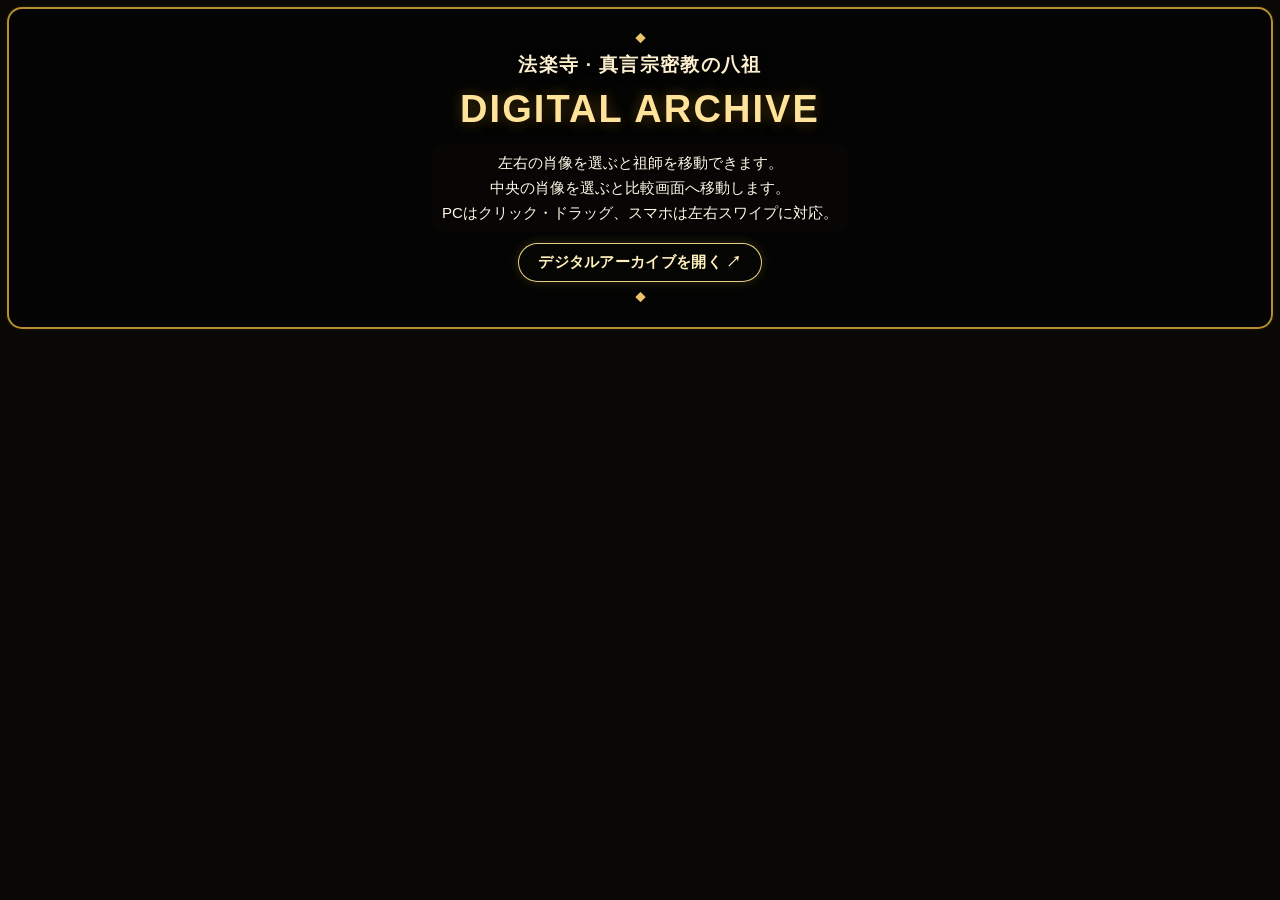
==== index.html @ dfafe6c1 "Add files via upload" ====
<!doctype html>
<html lang="ja">
<head>
  <meta charset="utf-8">
  <meta name="viewport" content="width=device-width, initial-scale=1">
  <meta name="color-scheme" content="dark">
  <meta name="description" content="法楽寺 真言宗密教の八祖 デジタルアーカイブのご案内">
  <title>法楽寺｜真言宗密教の八祖 DIGITAL ARCHIVE</title>
  <link rel="stylesheet" href="./style.css">
</head>
<body>
  <main class="page">
    <a
      class="archive-card"
      href="https://yamatotakayamahourakuji-yth.github.io/horakuji-digital-archive/"
      target="_blank"
      rel="noopener noreferrer"
      aria-label="法楽寺 真言宗密教の八祖 デジタルアーカイブを新しいタブで開く"
    >
      <span class="ornament" aria-hidden="true">◆</span>
      <span class="archive-card__eyebrow">法楽寺 · 真言宗密教の八祖</span>
      <span class="archive-card__title">DIGITAL ARCHIVE</span>
      <span class="archive-card__description">
        左右の肖像を選ぶと祖師を移動できます。<br class="desktop-break">
        中央の肖像を選ぶと比較画面へ移動します。<br class="desktop-break">
        PCはクリック・ドラッグ、スマホは左右スワイプに対応。
      </span>
      <span class="archive-card__action">デジタルアーカイブを開く <span aria-hidden="true">↗</span></span>
      <span class="ornament ornament--bottom" aria-hidden="true">◆</span>
    </a>
  </main>
</body>
</html>
---- style.css ----
:root {
  font-family: "Hiragino Kaku Gothic ProN", "Yu Gothic", "Meiryo", sans-serif;
  color: #f9edcc;
  background: #0a0804;
  -webkit-font-smoothing: antialiased;
}
* { box-sizing: border-box; }
html, body { width: 100%; min-width: 0; margin: 0; }
.page { width: 100%; padding: 7px; }
.archive-card {
  position: relative;
  isolation: isolate;
  display: flex;
  flex-direction: column;
  align-items: center;
  justify-content: center;
  width: 100%;
  min-height: 264px;
  overflow: hidden;
  padding: 22px 17px;
  border: 2px solid rgba(239, 189, 65, 0.75);
  border-radius: 15px;
  background: #040404;
  box-shadow: 0 0 5px rgba(246, 188, 31, .1);
  color: #fbefcf;
  text-align: center;
  text-decoration: none;
  /* 0秒:黒 → 1.5秒:金色に発光 → 3秒:黒 を繰り返す */
  animation: archiveGoldGlow 3s ease-in-out infinite;
}
.archive-card::before {
  position: absolute;
  z-index: -1;
  inset: -25%;
  background: radial-gradient(ellipse at center, rgba(255, 228, 110, .27) 0%, rgba(255, 201, 50, .11) 42%, transparent 73%);
  content: "";
  opacity: 0;
  animation: halo 3s ease-in-out infinite;
  pointer-events: none;
}
.archive-card:focus-visible { outline: 3px solid #fff5b4; outline-offset: 2px; }
.archive-card__eyebrow, .archive-card__title, .archive-card__description, .archive-card__action, .ornament {
  position: relative;
  z-index: 1;
}
.archive-card__eyebrow {
  margin: 5px 0 6px;
  font-size: clamp(13px, 3.7vw, 19px);
  font-weight: 700;
  line-height: 1.5;
  letter-spacing: .07em;
  text-shadow: 0 2px 9px #0a0600;
}
.archive-card__title {
  font-size: clamp(24px, 6.5vw, 38px);
  font-weight: 800;
  line-height: 1.25;
  letter-spacing: .055em;
  color: #ffe39b;
  text-shadow: 0 2px 12px #160c00, 0 0 14px rgba(255, 206, 53, .32);
}
.archive-card__description {
  margin-top: 12px;
  max-width: 800px;
  padding: 6px 9px;
  border-radius: 8px;
  background: rgba(10, 8, 5, .68);
  color: #fff8e9;
  font-size: clamp(12px, 3.2vw, 15px);
  line-height: 1.65;
  text-shadow: 0 1px 3px #000;
}
.archive-card__action {
  display: inline-block;
  margin-top: 12px;
  padding: 9px 19px;
  border: 1px solid rgba(255, 229, 148, .9);
  border-radius: 999px;
  background: rgba(7, 6, 4, .84);
  color: #fff0bc;
  font-size: clamp(13px, 3.2vw, 15px);
  font-weight: 700;
  letter-spacing: .02em;
  box-shadow: 0 0 12px rgba(255, 212, 69, .16);
}
.ornament { color: #eac46a; font-size: 11px; }
.ornament--bottom { margin-top: 8px; }
@keyframes archiveGoldGlow {
  0%, 100% {
    border-color: rgba(225, 174, 51, .55);
    background-color: #040404;
    box-shadow: 0 0 5px rgba(242, 179, 18, .10), inset 0 0 7px rgba(242, 179, 18, .06);
  }
  50% {
    border-color: #ffe79b;
    background-color: #ab7c1d;
    box-shadow: 0 0 16px rgba(255, 221, 92, .75), 0 0 35px rgba(255, 194, 19, .43), inset 0 0 38px rgba(255, 238, 148, .40);
  }
}
@keyframes halo { 0%, 100% { opacity: 0; } 50% { opacity: 1; } }
@media (max-width: 640px) {
  .archive-card { min-height: 300px; padding: 17px 13px; }
  .archive-card__description { margin-top: 11px; }
  .desktop-break { display: none; }
}
@media (prefers-reduced-motion: reduce) {
  .archive-card, .archive-card::before { animation: none; }
  .archive-card { border-color: #d7ab49; box-shadow: 0 0 12px rgba(255, 214, 68, .38); }
}
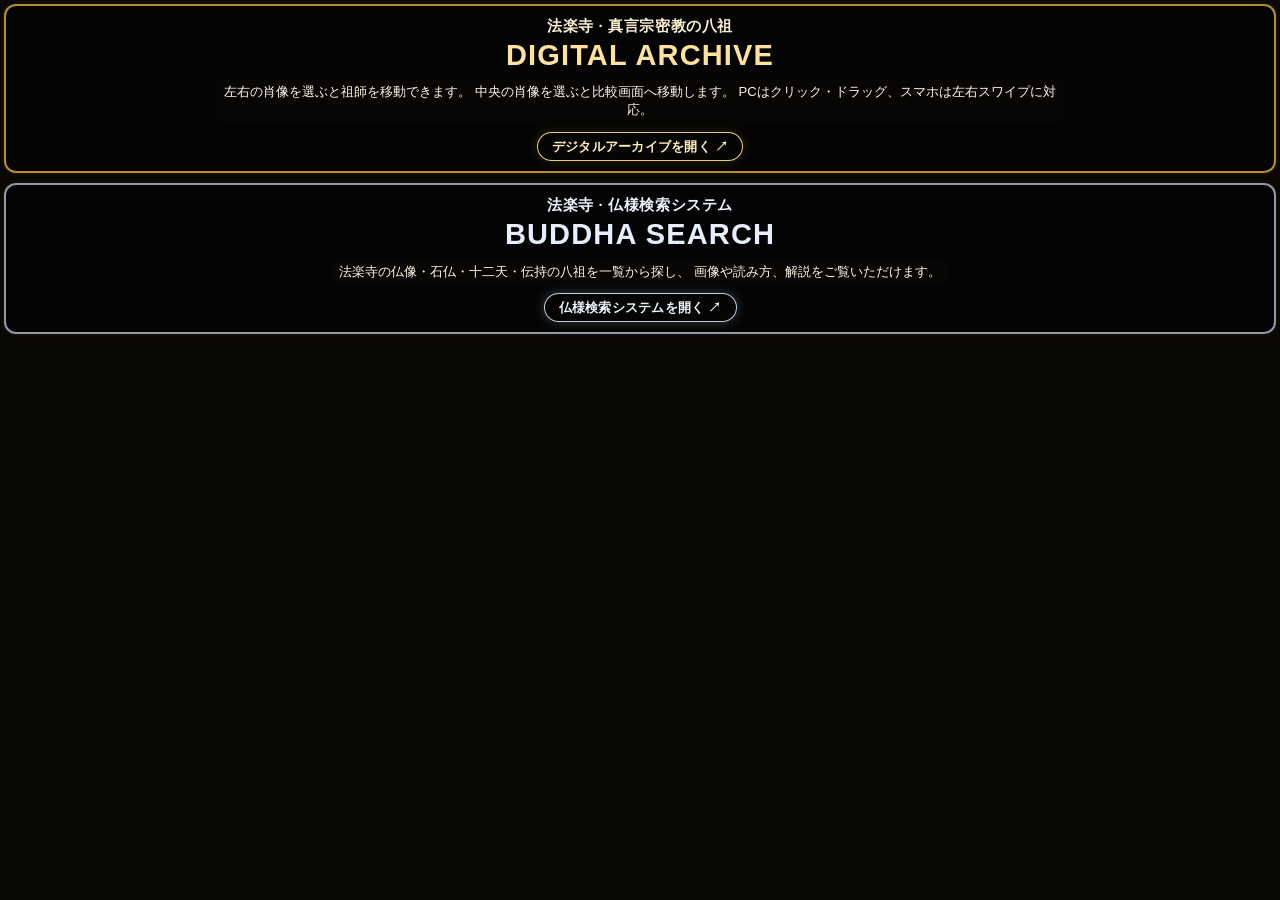
==== commit 0cbe61cf: "Update index.html" ====
--- a/index.html
+++ b/index.html
@@ -28,6 +28,24 @@
       <span class="archive-card__action">デジタルアーカイブを開く <span aria-hidden="true">↗</span></span>
       <span class="ornament ornament--bottom" aria-hidden="true">◆</span>
     </a>
+
+    
+    <a
+      class="archive-card archive-card--silver"
+      href="https://yamatotakayamahourakuji-yth.github.io/search/"
+      target="_blank"
+      rel="noopener noreferrer"
+      aria-label="法楽寺 仏様検索システムを新しいタブで開く"
+    >
+      <span class="archive-card__eyebrow">法楽寺 · 仏様検索システム</span>
+      <span class="archive-card__title">BUDDHA SEARCH</span>
+      <span class="archive-card__description">
+        法楽寺の仏像・石仏・十二天・伝持の八祖を一覧から探し、<br class="desktop-break">
+        画像や読み方、解説をご覧いただけます。
+      </span>
+      <span class="archive-card__action">仏様検索システムを開く <span aria-hidden="true">↗</span></span>
+    </a>
+
   </main>
 </body>
 </html>
--- a/style.css
+++ b/style.css
@@ -1,3 +1,4 @@
+/* 法楽寺 DIGITAL ARCHIVE — コンパクト金色発光カード 2026-11-05 */
 :root {
   font-family: "Hiragino Kaku Gothic ProN", "Yu Gothic", "Meiryo", sans-serif;
   color: #f9edcc;
@@ -6,7 +7,7 @@
 }
 * { box-sizing: border-box; }
 html, body { width: 100%; min-width: 0; margin: 0; }
-.page { width: 100%; padding: 7px; }
+.page { width: 100%; padding: 4px; }
 .archive-card {
   position: relative;
   isolation: isolate;
@@ -15,76 +16,75 @@
   align-items: center;
   justify-content: center;
   width: 100%;
-  min-height: 264px;
+  min-height: 0;
   overflow: hidden;
-  padding: 22px 17px;
+  padding: 10px 13px;
   border: 2px solid rgba(239, 189, 65, 0.75);
-  border-radius: 15px;
+  border-radius: 12px;
   background: #040404;
   box-shadow: 0 0 5px rgba(246, 188, 31, .1);
   color: #fbefcf;
   text-align: center;
   text-decoration: none;
-  /* 0秒:黒 → 1.5秒:金色に発光 → 3秒:黒 を繰り返す */
   animation: archiveGoldGlow 3s ease-in-out infinite;
 }
 .archive-card::before {
   position: absolute;
-  z-index: -1;
+  z-index: 0;
   inset: -25%;
-  background: radial-gradient(ellipse at center, rgba(255, 228, 110, .27) 0%, rgba(255, 201, 50, .11) 42%, transparent 73%);
+  background: radial-gradient(ellipse at center, rgba(255, 239, 151, .74) 0%, rgba(255, 193, 40, .34) 42%, transparent 73%);
   content: "";
   opacity: 0;
   animation: halo 3s ease-in-out infinite;
   pointer-events: none;
 }
 .archive-card:focus-visible { outline: 3px solid #fff5b4; outline-offset: 2px; }
-.archive-card__eyebrow, .archive-card__title, .archive-card__description, .archive-card__action, .ornament {
-  position: relative;
-  z-index: 1;
-}
+.archive-card__eyebrow, .archive-card__title, .archive-card__description,
+.archive-card__action, .ornament { position: relative; z-index: 1; }
 .archive-card__eyebrow {
-  margin: 5px 0 6px;
-  font-size: clamp(13px, 3.7vw, 19px);
+  margin: 0 0 2px;
+  font-size: clamp(12px, 2.7vw, 15px);
   font-weight: 700;
-  line-height: 1.5;
-  letter-spacing: .07em;
-  text-shadow: 0 2px 9px #0a0600;
+  line-height: 1.3;
+  letter-spacing: .04em;
+  animation: archiveTextGlow 3s ease-in-out infinite;
 }
 .archive-card__title {
-  font-size: clamp(24px, 6.5vw, 38px);
+  font-size: clamp(20px, 4.2vw, 29px);
   font-weight: 800;
-  line-height: 1.25;
-  letter-spacing: .055em;
+  line-height: 1.2;
+  letter-spacing: .04em;
   color: #ffe39b;
-  text-shadow: 0 2px 12px #160c00, 0 0 14px rgba(255, 206, 53, .32);
+  animation: archiveTextGlow 3s ease-in-out infinite;
 }
 .archive-card__description {
-  margin-top: 12px;
-  max-width: 800px;
-  padding: 6px 9px;
+  max-width: 850px;
+  margin-top: 7px;
+  padding: 4px 8px;
   border-radius: 8px;
   background: rgba(10, 8, 5, .68);
   color: #fff8e9;
-  font-size: clamp(12px, 3.2vw, 15px);
-  line-height: 1.65;
-  text-shadow: 0 1px 3px #000;
+  font-size: clamp(11px, 2.4vw, 13px);
+  line-height: 1.4;
+  animation: archiveTextGlow 3s ease-in-out infinite;
 }
 .archive-card__action {
   display: inline-block;
-  margin-top: 12px;
-  padding: 9px 19px;
+  margin-top: 8px;
+  padding: 6px 14px;
   border: 1px solid rgba(255, 229, 148, .9);
   border-radius: 999px;
   background: rgba(7, 6, 4, .84);
   color: #fff0bc;
-  font-size: clamp(13px, 3.2vw, 15px);
+  font-size: clamp(12px, 2.4vw, 13px);
   font-weight: 700;
+  line-height: 1.2;
   letter-spacing: .02em;
   box-shadow: 0 0 12px rgba(255, 212, 69, .16);
-}
-.ornament { color: #eac46a; font-size: 11px; }
-.ornament--bottom { margin-top: 8px; }
+  animation: archiveTextGlow 3s ease-in-out infinite;
+}
+.ornament { display: none; }
+.desktop-break { display: none; }
 @keyframes archiveGoldGlow {
   0%, 100% {
     border-color: rgba(225, 174, 51, .55);
@@ -93,17 +93,122 @@
   }
   50% {
     border-color: #ffe79b;
-    background-color: #ab7c1d;
-    box-shadow: 0 0 16px rgba(255, 221, 92, .75), 0 0 35px rgba(255, 194, 19, .43), inset 0 0 38px rgba(255, 238, 148, .40);
+    background-color: #a87612;
+    box-shadow: 0 0 28px rgba(255, 218, 74, .96),
+                0 0 58px rgba(255, 179, 20, .78),
+                0 0 84px rgba(255, 165, 12, .46),
+                inset 0 0 62px rgba(255, 242, 158, .56);
   }
 }
 @keyframes halo { 0%, 100% { opacity: 0; } 50% { opacity: 1; } }
+@keyframes archiveTextGlow {
+  0%, 100% { text-shadow: 0 1px 4px rgba(0,0,0,.98), 0 0 2px rgba(255,214,89,.18); }
+  50% {
+    text-shadow: 0 1px 3px rgba(0,0,0,.96),
+                 0 0 8px rgba(255,249,214,1),
+                 0 0 20px rgba(255,225,77,.96),
+                 0 0 32px rgba(255,176,17,.82);
+  }
+}
 @media (max-width: 640px) {
-  .archive-card { min-height: 300px; padding: 17px 13px; }
-  .archive-card__description { margin-top: 11px; }
-  .desktop-break { display: none; }
+  .archive-card { min-height: 0; padding: 11px 10px; }
+  .archive-card__title { font-size: clamp(19px, 5vw, 24px); }
+  .archive-card__description { margin-top: 7px; padding: 4px 6px; font-size: 11.5px; line-height: 1.4; }
+  .archive-card__action { margin-top: 8px; padding: 7px 12px; }
 }
 @media (prefers-reduced-motion: reduce) {
-  .archive-card, .archive-card::before { animation: none; }
+  .archive-card, .archive-card::before,
+  .archive-card__eyebrow, .archive-card__title,
+  .archive-card__description, .archive-card__action { animation: none; }
   .archive-card { border-color: #d7ab49; box-shadow: 0 0 12px rgba(255, 214, 68, .38); }
 }
+
+
+/* BUDDHA SEARCH — 銀色点滅ボタン */
+.page {
+  display: flex;
+  flex-direction: column;
+  gap: 10px;
+}
+
+.archive-card--silver {
+  border-color: rgba(190, 205, 225, .75);
+  color: #eef4ff;
+  animation: searchSilverGlow 3s ease-in-out infinite;
+}
+
+.archive-card--silver::before {
+  background: radial-gradient(
+    ellipse at center,
+    rgba(238, 247, 255, .80) 0%,
+    rgba(166, 194, 224, .42) 42%,
+    transparent 73%
+  );
+}
+
+.archive-card--silver:focus-visible {
+  outline-color: #e7f2ff;
+}
+
+.archive-card--silver .archive-card__title {
+  color: #e6efff;
+}
+
+.archive-card--silver .archive-card__action {
+  border-color: rgba(210, 227, 246, .9);
+  color: #edf5ff;
+  box-shadow: 0 0 12px rgba(190, 214, 245, .25);
+}
+
+.archive-card--silver .archive-card__eyebrow,
+.archive-card--silver .archive-card__title,
+.archive-card--silver .archive-card__description,
+.archive-card--silver .archive-card__action {
+  animation: searchSilverTextGlow 3s ease-in-out infinite;
+}
+
+@keyframes searchSilverGlow {
+  0%, 100% {
+    border-color: rgba(160, 180, 205, .55);
+    background-color: #040609;
+    box-shadow: 0 0 5px rgba(160, 190, 225, .12);
+  }
+  50% {
+    border-color: #f0f7ff;
+    background-color: #687f9c;
+    box-shadow:
+      0 0 28px rgba(220, 237, 255, .95),
+      0 0 58px rgba(170, 205, 240, .75),
+      0 0 84px rgba(140, 185, 230, .45),
+      inset 0 0 62px rgba(240, 248, 255, .55);
+  }
+}
+
+@keyframes searchSilverTextGlow {
+  0%, 100% {
+    text-shadow: 0 1px 4px rgba(0, 0, 0, .95);
+  }
+  50% {
+    text-shadow:
+      0 1px 3px rgba(0, 0, 0, .95),
+      0 0 8px rgba(245, 250, 255, 1),
+      0 0 20px rgba(210, 230, 255, .95),
+      0 0 32px rgba(150, 195, 240, .8);
+  }
+}
+
+@media (prefers-reduced-motion: reduce) {
+  .archive-card--silver,
+  .archive-card--silver .archive-card__eyebrow,
+  .archive-card--silver .archive-card__title,
+  .archive-card--silver .archive-card__description,
+  .archive-card--silver .archive-card__action {
+    animation: none;
+  }
+  .archive-card--silver {
+    border-color: #b9cce2;
+    background-color: #101923;
+    box-shadow: 0 0 12px rgba(190, 215, 245, .4);
+  }
+}
+
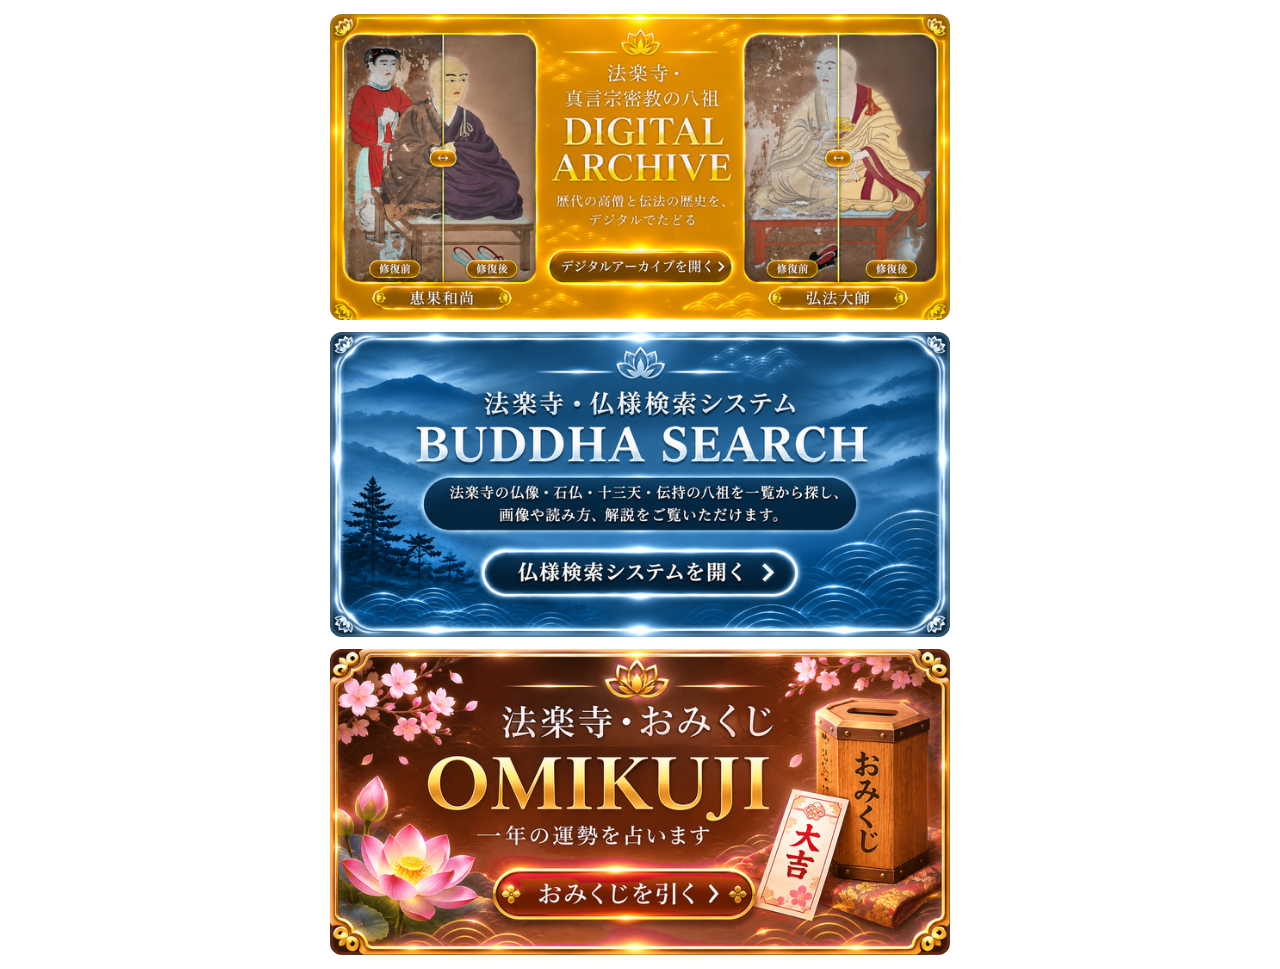
==== commit 9bcd48e9: "Prototype original PNG three-button CSS glow on isolated testing branch" ====
--- a/index.html
+++ b/index.html
@@ -1,51 +1,8 @@
 <!doctype html>
 <html lang="ja">
-<head>
-  <meta charset="utf-8">
-  <meta name="viewport" content="width=device-width, initial-scale=1">
-  <meta name="color-scheme" content="dark">
-  <meta name="description" content="法楽寺 真言宗密教の八祖 デジタルアーカイブのご案内">
-  <title>法楽寺｜真言宗密教の八祖 DIGITAL ARCHIVE</title>
-  <link rel="stylesheet" href="./style.css">
-</head>
-<body>
-  <main class="page">
-    <a
-      class="archive-card"
-      href="https://yamatotakayamahourakuji-yth.github.io/horakuji-digital-archive/"
-      target="_blank"
-      rel="noopener noreferrer"
-      aria-label="法楽寺 真言宗密教の八祖 デジタルアーカイブを新しいタブで開く"
-    >
-      <span class="ornament" aria-hidden="true">◆</span>
-      <span class="archive-card__eyebrow">法楽寺 · 真言宗密教の八祖</span>
-      <span class="archive-card__title">DIGITAL ARCHIVE</span>
-      <span class="archive-card__description">
-        左右の肖像を選ぶと祖師を移動できます。<br class="desktop-break">
-        中央の肖像を選ぶと比較画面へ移動します。<br class="desktop-break">
-        PCはクリック・ドラッグ、スマホは左右スワイプに対応。
-      </span>
-      <span class="archive-card__action">デジタルアーカイブを開く <span aria-hidden="true">↗</span></span>
-      <span class="ornament ornament--bottom" aria-hidden="true">◆</span>
-    </a>
-
-    
-    <a
-      class="archive-card archive-card--silver"
-      href="https://yamatotakayamahourakuji-yth.github.io/search/"
-      target="_blank"
-      rel="noopener noreferrer"
-      aria-label="法楽寺 仏様検索システムを新しいタブで開く"
-    >
-      <span class="archive-card__eyebrow">法楽寺 · 仏様検索システム</span>
-      <span class="archive-card__title">BUDDHA SEARCH</span>
-      <span class="archive-card__description">
-        法楽寺の仏像・石仏・十二天・伝持の八祖を一覧から探し、<br class="desktop-break">
-        画像や読み方、解説をご覧いただけます。
-      </span>
-      <span class="archive-card__action">仏様検索システムを開く <span aria-hidden="true">↗</span></span>
-    </a>
-
-  </main>
-</body>
-</html>
+<head><meta charset="utf-8"><meta name="viewport" content="width=device-width,initial-scale=1"><title>法楽寺 金銀銅・CSS発光検証</title><link rel="stylesheet" href="./style.css"></head>
+<body><main class="button-gallery" aria-label="法楽寺デジタル案内">
+<a class="temple-button temple-button--gold" href="https://yamatotakayamahourakuji-yth.github.io/horakuji-digital-archive/" target="_blank" rel="noopener noreferrer" aria-label="デジタルアーカイブを開く"><img src="./notion-test/01_gold_archive_720x355.png" alt="法楽寺 デジタルアーカイブ" width="720" height="355" draggable="false"></a>
+<a class="temple-button temple-button--silver" href="https://yamatotakayamahourakuji-yth.github.io/search/" target="_blank" rel="noopener noreferrer" aria-label="仏様検索システムを開く"><img src="./notion-test/02_silver_search_720x355.png" alt="法楽寺 仏様検索システム" width="720" height="355" draggable="false"></a>
+<a class="temple-button temple-button--bronze" href="https://yamatotakayamahourakuji-yth.github.io/omikuji/" target="_blank" rel="noopener noreferrer" aria-label="おみくじを開く"><img src="./notion-test/03_bronze_omikuji_720x355.png" alt="法楽寺 おみくじ" width="720" height="355" draggable="false"></a>
+</main></body></html>
--- a/style.css
+++ b/style.css
@@ -1,214 +1,24 @@
-/* 法楽寺 DIGITAL ARCHIVE — コンパクト金色発光カード 2026-11-05 */
-:root {
-  font-family: "Hiragino Kaku Gothic ProN", "Yu Gothic", "Meiryo", sans-serif;
-  color: #f9edcc;
-  background: #0a0804;
-  -webkit-font-smoothing: antialiased;
+/* 既存CSS keyframes発光を再利用し、画像は変更せず外枠のみ点滅 */
+:root { font-family:"Hiragino Kaku Gothic ProN","Yu Gothic","Meiryo",sans-serif; }
+* { box-sizing:border-box; }
+html,body { width:100%; min-width:0; margin:0; background:transparent; }
+.button-gallery { display:flex; flex-direction:column; align-items:center; gap:12px; width:100%; max-width:648px; margin:0 auto; padding:14px; }
+.temple-button { position:relative; display:block; flex:0 0 auto; width:100%; aspect-ratio:720 / 355; border-radius:12px; outline:none; text-decoration:none; -webkit-tap-highlight-color:transparent; }
+.temple-button img { display:block; width:100%; height:100%; object-fit:contain; border-radius:inherit; user-select:none; }
+.temple-button::after {
+  position:absolute; inset:0; border:3px solid rgb(var(--glow-rgb) / .18); border-radius:inherit;
+  box-shadow:inset 0 0 3px rgb(var(--glow-rgb) / .10);
+  content:""; pointer-events:none;
+  animation:templeFrameGlow 4.5s ease-in-out infinite backwards;
+  animation-delay:var(--glow-delay);
 }
-* { box-sizing: border-box; }
-html, body { width: 100%; min-width: 0; margin: 0; }
-.page { width: 100%; padding: 4px; }
-.archive-card {
-  position: relative;
-  isolation: isolate;
-  display: flex;
-  flex-direction: column;
-  align-items: center;
-  justify-content: center;
-  width: 100%;
-  min-height: 0;
-  overflow: hidden;
-  padding: 10px 13px;
-  border: 2px solid rgba(239, 189, 65, 0.75);
-  border-radius: 12px;
-  background: #040404;
-  box-shadow: 0 0 5px rgba(246, 188, 31, .1);
-  color: #fbefcf;
-  text-align: center;
-  text-decoration: none;
-  animation: archiveGoldGlow 3s ease-in-out infinite;
+.temple-button--gold { --glow-rgb:255 208 76; --glow-delay:0s; }
+.temple-button--silver { --glow-rgb:204 229 255; --glow-delay:1.5s; }
+.temple-button--bronze { --glow-rgb:255 126 77; --glow-delay:3s; }
+@keyframes templeFrameGlow {
+  0%,30%,100% { border-color:rgb(var(--glow-rgb) / .18); box-shadow:0 0 2px rgb(var(--glow-rgb) / .06), inset 0 0 3px rgb(var(--glow-rgb) / .09); }
+  10%,17% { border-color:rgb(var(--glow-rgb) / 1); box-shadow:0 0 11px rgb(var(--glow-rgb) / .84),0 0 24px rgb(var(--glow-rgb) / .43),inset 0 0 10px rgb(var(--glow-rgb) / .30); }
 }
-.archive-card::before {
-  position: absolute;
-  z-index: 0;
-  inset: -25%;
-  background: radial-gradient(ellipse at center, rgba(255, 239, 151, .74) 0%, rgba(255, 193, 40, .34) 42%, transparent 73%);
-  content: "";
-  opacity: 0;
-  animation: halo 3s ease-in-out infinite;
-  pointer-events: none;
-}
-.archive-card:focus-visible { outline: 3px solid #fff5b4; outline-offset: 2px; }
-.archive-card__eyebrow, .archive-card__title, .archive-card__description,
-.archive-card__action, .ornament { position: relative; z-index: 1; }
-.archive-card__eyebrow {
-  margin: 0 0 2px;
-  font-size: clamp(12px, 2.7vw, 15px);
-  font-weight: 700;
-  line-height: 1.3;
-  letter-spacing: .04em;
-  animation: archiveTextGlow 3s ease-in-out infinite;
-}
-.archive-card__title {
-  font-size: clamp(20px, 4.2vw, 29px);
-  font-weight: 800;
-  line-height: 1.2;
-  letter-spacing: .04em;
-  color: #ffe39b;
-  animation: archiveTextGlow 3s ease-in-out infinite;
-}
-.archive-card__description {
-  max-width: 850px;
-  margin-top: 7px;
-  padding: 4px 8px;
-  border-radius: 8px;
-  background: rgba(10, 8, 5, .68);
-  color: #fff8e9;
-  font-size: clamp(11px, 2.4vw, 13px);
-  line-height: 1.4;
-  animation: archiveTextGlow 3s ease-in-out infinite;
-}
-.archive-card__action {
-  display: inline-block;
-  margin-top: 8px;
-  padding: 6px 14px;
-  border: 1px solid rgba(255, 229, 148, .9);
-  border-radius: 999px;
-  background: rgba(7, 6, 4, .84);
-  color: #fff0bc;
-  font-size: clamp(12px, 2.4vw, 13px);
-  font-weight: 700;
-  line-height: 1.2;
-  letter-spacing: .02em;
-  box-shadow: 0 0 12px rgba(255, 212, 69, .16);
-  animation: archiveTextGlow 3s ease-in-out infinite;
-}
-.ornament { display: none; }
-.desktop-break { display: none; }
-@keyframes archiveGoldGlow {
-  0%, 100% {
-    border-color: rgba(225, 174, 51, .55);
-    background-color: #040404;
-    box-shadow: 0 0 5px rgba(242, 179, 18, .10), inset 0 0 7px rgba(242, 179, 18, .06);
-  }
-  50% {
-    border-color: #ffe79b;
-    background-color: #a87612;
-    box-shadow: 0 0 28px rgba(255, 218, 74, .96),
-                0 0 58px rgba(255, 179, 20, .78),
-                0 0 84px rgba(255, 165, 12, .46),
-                inset 0 0 62px rgba(255, 242, 158, .56);
-  }
-}
-@keyframes halo { 0%, 100% { opacity: 0; } 50% { opacity: 1; } }
-@keyframes archiveTextGlow {
-  0%, 100% { text-shadow: 0 1px 4px rgba(0,0,0,.98), 0 0 2px rgba(255,214,89,.18); }
-  50% {
-    text-shadow: 0 1px 3px rgba(0,0,0,.96),
-                 0 0 8px rgba(255,249,214,1),
-                 0 0 20px rgba(255,225,77,.96),
-                 0 0 32px rgba(255,176,17,.82);
-  }
-}
-@media (max-width: 640px) {
-  .archive-card { min-height: 0; padding: 11px 10px; }
-  .archive-card__title { font-size: clamp(19px, 5vw, 24px); }
-  .archive-card__description { margin-top: 7px; padding: 4px 6px; font-size: 11.5px; line-height: 1.4; }
-  .archive-card__action { margin-top: 8px; padding: 7px 12px; }
-}
-@media (prefers-reduced-motion: reduce) {
-  .archive-card, .archive-card::before,
-  .archive-card__eyebrow, .archive-card__title,
-  .archive-card__description, .archive-card__action { animation: none; }
-  .archive-card { border-color: #d7ab49; box-shadow: 0 0 12px rgba(255, 214, 68, .38); }
-}
-
-
-/* BUDDHA SEARCH — 銀色点滅ボタン */
-.page {
-  display: flex;
-  flex-direction: column;
-  gap: 10px;
-}
-
-.archive-card--silver {
-  border-color: rgba(190, 205, 225, .75);
-  color: #eef4ff;
-  animation: searchSilverGlow 3s ease-in-out infinite;
-}
-
-.archive-card--silver::before {
-  background: radial-gradient(
-    ellipse at center,
-    rgba(238, 247, 255, .80) 0%,
-    rgba(166, 194, 224, .42) 42%,
-    transparent 73%
-  );
-}
-
-.archive-card--silver:focus-visible {
-  outline-color: #e7f2ff;
-}
-
-.archive-card--silver .archive-card__title {
-  color: #e6efff;
-}
-
-.archive-card--silver .archive-card__action {
-  border-color: rgba(210, 227, 246, .9);
-  color: #edf5ff;
-  box-shadow: 0 0 12px rgba(190, 214, 245, .25);
-}
-
-.archive-card--silver .archive-card__eyebrow,
-.archive-card--silver .archive-card__title,
-.archive-card--silver .archive-card__description,
-.archive-card--silver .archive-card__action {
-  animation: searchSilverTextGlow 3s ease-in-out infinite;
-}
-
-@keyframes searchSilverGlow {
-  0%, 100% {
-    border-color: rgba(160, 180, 205, .55);
-    background-color: #040609;
-    box-shadow: 0 0 5px rgba(160, 190, 225, .12);
-  }
-  50% {
-    border-color: #f0f7ff;
-    background-color: #687f9c;
-    box-shadow:
-      0 0 28px rgba(220, 237, 255, .95),
-      0 0 58px rgba(170, 205, 240, .75),
-      0 0 84px rgba(140, 185, 230, .45),
-      inset 0 0 62px rgba(240, 248, 255, .55);
-  }
-}
-
-@keyframes searchSilverTextGlow {
-  0%, 100% {
-    text-shadow: 0 1px 4px rgba(0, 0, 0, .95);
-  }
-  50% {
-    text-shadow:
-      0 1px 3px rgba(0, 0, 0, .95),
-      0 0 8px rgba(245, 250, 255, 1),
-      0 0 20px rgba(210, 230, 255, .95),
-      0 0 32px rgba(150, 195, 240, .8);
-  }
-}
-
-@media (prefers-reduced-motion: reduce) {
-  .archive-card--silver,
-  .archive-card--silver .archive-card__eyebrow,
-  .archive-card--silver .archive-card__title,
-  .archive-card--silver .archive-card__description,
-  .archive-card--silver .archive-card__action {
-    animation: none;
-  }
-  .archive-card--silver {
-    border-color: #b9cce2;
-    background-color: #101923;
-    box-shadow: 0 0 12px rgba(190, 215, 245, .4);
-  }
-}
-
+.temple-button:focus-visible { outline:3px solid rgb(var(--glow-rgb) / 1); outline-offset:3px; }
+@media(max-width:640px) { .button-gallery { gap:10px; padding:12px; } }
+@media(prefers-reduced-motion:reduce) { .temple-button::after { animation:none; border-color:rgb(var(--glow-rgb) / .65); box-shadow:inset 0 0 5px rgb(var(--glow-rgb) / .25); } }
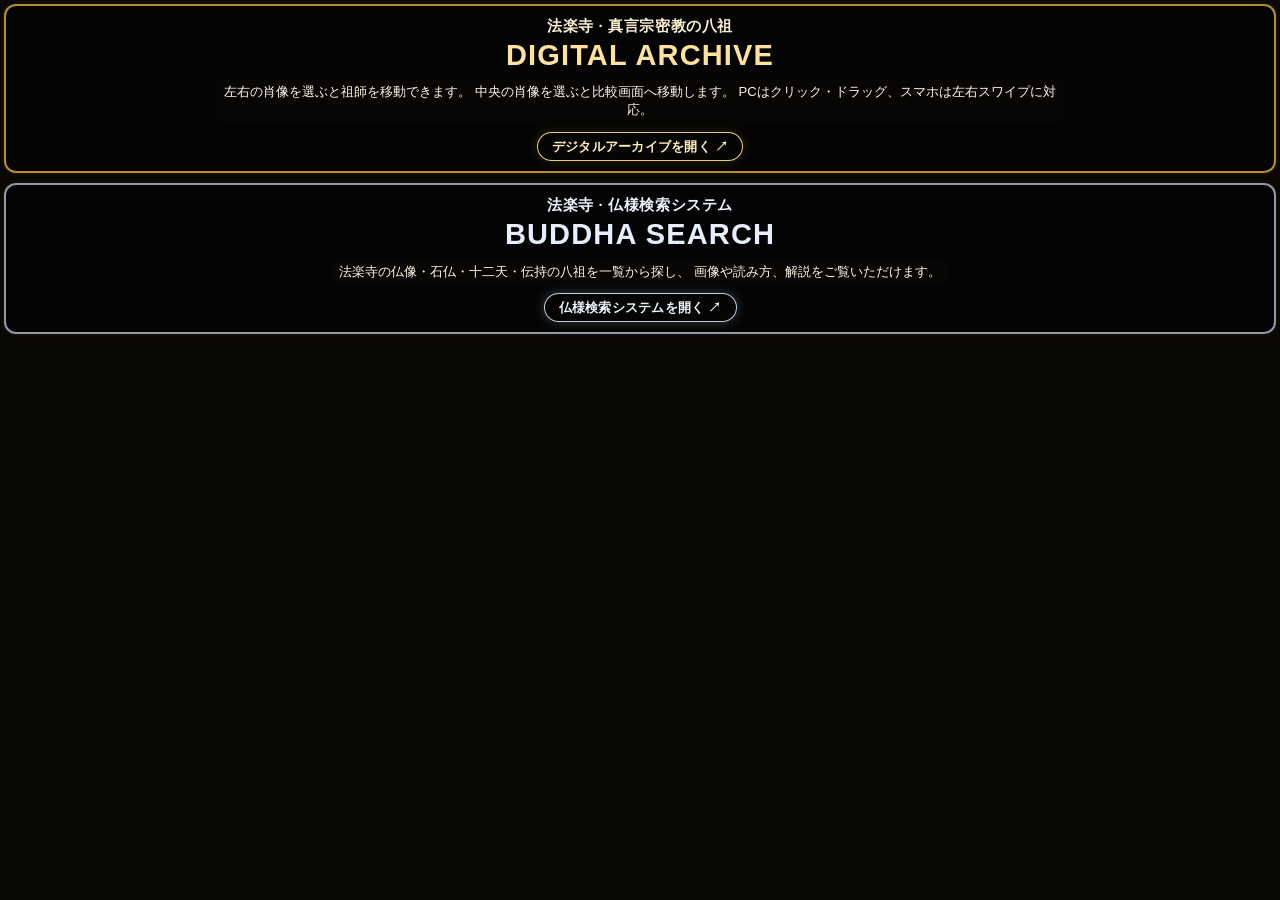
==== commit 087e0575: "Isolate CSS glow test in dedicated GitHub Pages preview path; preserve production root" ====
--- a/index.html
+++ b/index.html
@@ -1,8 +1,51 @@
 <!doctype html>
 <html lang="ja">
-<head><meta charset="utf-8"><meta name="viewport" content="width=device-width,initial-scale=1"><title>法楽寺 金銀銅・CSS発光検証</title><link rel="stylesheet" href="./style.css"></head>
-<body><main class="button-gallery" aria-label="法楽寺デジタル案内">
-<a class="temple-button temple-button--gold" href="https://yamatotakayamahourakuji-yth.github.io/horakuji-digital-archive/" target="_blank" rel="noopener noreferrer" aria-label="デジタルアーカイブを開く"><img src="./notion-test/01_gold_archive_720x355.png" alt="法楽寺 デジタルアーカイブ" width="720" height="355" draggable="false"></a>
-<a class="temple-button temple-button--silver" href="https://yamatotakayamahourakuji-yth.github.io/search/" target="_blank" rel="noopener noreferrer" aria-label="仏様検索システムを開く"><img src="./notion-test/02_silver_search_720x355.png" alt="法楽寺 仏様検索システム" width="720" height="355" draggable="false"></a>
-<a class="temple-button temple-button--bronze" href="https://yamatotakayamahourakuji-yth.github.io/omikuji/" target="_blank" rel="noopener noreferrer" aria-label="おみくじを開く"><img src="./notion-test/03_bronze_omikuji_720x355.png" alt="法楽寺 おみくじ" width="720" height="355" draggable="false"></a>
-</main></body></html>+<head>
+  <meta charset="utf-8">
+  <meta name="viewport" content="width=device-width, initial-scale=1">
+  <meta name="color-scheme" content="dark">
+  <meta name="description" content="法楽寺 真言宗密教の八祖 デジタルアーカイブのご案内">
+  <title>法楽寺｜真言宗密教の八祖 DIGITAL ARCHIVE</title>
+  <link rel="stylesheet" href="./style.css">
+</head>
+<body>
+  <main class="page">
+    <a
+      class="archive-card"
+      href="https://yamatotakayamahourakuji-yth.github.io/horakuji-digital-archive/"
+      target="_blank"
+      rel="noopener noreferrer"
+      aria-label="法楽寺 真言宗密教の八祖 デジタルアーカイブを新しいタブで開く"
+    >
+      <span class="ornament" aria-hidden="true">◆</span>
+      <span class="archive-card__eyebrow">法楽寺 · 真言宗密教の八祖</span>
+      <span class="archive-card__title">DIGITAL ARCHIVE</span>
+      <span class="archive-card__description">
+        左右の肖像を選ぶと祖師を移動できます。<br class="desktop-break">
+        中央の肖像を選ぶと比較画面へ移動します。<br class="desktop-break">
+        PCはクリック・ドラッグ、スマホは左右スワイプに対応。
+      </span>
+      <span class="archive-card__action">デジタルアーカイブを開く <span aria-hidden="true">↗</span></span>
+      <span class="ornament ornament--bottom" aria-hidden="true">◆</span>
+    </a>
+
+    
+    <a
+      class="archive-card archive-card--silver"
+      href="https://yamatotakayamahourakuji-yth.github.io/search/"
+      target="_blank"
+      rel="noopener noreferrer"
+      aria-label="法楽寺 仏様検索システムを新しいタブで開く"
+    >
+      <span class="archive-card__eyebrow">法楽寺 · 仏様検索システム</span>
+      <span class="archive-card__title">BUDDHA SEARCH</span>
+      <span class="archive-card__description">
+        法楽寺の仏像・石仏・十二天・伝持の八祖を一覧から探し、<br class="desktop-break">
+        画像や読み方、解説をご覧いただけます。
+      </span>
+      <span class="archive-card__action">仏様検索システムを開く <span aria-hidden="true">↗</span></span>
+    </a>
+
+  </main>
+</body>
+</html>
--- a/style.css
+++ b/style.css
@@ -1,24 +1,226 @@
-/* 既存CSS keyframes発光を再利用し、画像は変更せず外枠のみ点滅 */
-:root { font-family:"Hiragino Kaku Gothic ProN","Yu Gothic","Meiryo",sans-serif; }
-* { box-sizing:border-box; }
-html,body { width:100%; min-width:0; margin:0; background:transparent; }
-.button-gallery { display:flex; flex-direction:column; align-items:center; gap:12px; width:100%; max-width:648px; margin:0 auto; padding:14px; }
-.temple-button { position:relative; display:block; flex:0 0 auto; width:100%; aspect-ratio:720 / 355; border-radius:12px; outline:none; text-decoration:none; -webkit-tap-highlight-color:transparent; }
-.temple-button img { display:block; width:100%; height:100%; object-fit:contain; border-radius:inherit; user-select:none; }
-.temple-button::after {
-  position:absolute; inset:0; border:3px solid rgb(var(--glow-rgb) / .18); border-radius:inherit;
-  box-shadow:inset 0 0 3px rgb(var(--glow-rgb) / .10);
-  content:""; pointer-events:none;
-  animation:templeFrameGlow 4.5s ease-in-out infinite backwards;
-  animation-delay:var(--glow-delay);
-}
-.temple-button--gold { --glow-rgb:255 208 76; --glow-delay:0s; }
-.temple-button--silver { --glow-rgb:204 229 255; --glow-delay:1.5s; }
-.temple-button--bronze { --glow-rgb:255 126 77; --glow-delay:3s; }
-@keyframes templeFrameGlow {
-  0%,30%,100% { border-color:rgb(var(--glow-rgb) / .18); box-shadow:0 0 2px rgb(var(--glow-rgb) / .06), inset 0 0 3px rgb(var(--glow-rgb) / .09); }
-  10%,17% { border-color:rgb(var(--glow-rgb) / 1); box-shadow:0 0 11px rgb(var(--glow-rgb) / .84),0 0 24px rgb(var(--glow-rgb) / .43),inset 0 0 10px rgb(var(--glow-rgb) / .30); }
-}
-.temple-button:focus-visible { outline:3px solid rgb(var(--glow-rgb) / 1); outline-offset:3px; }
-@media(max-width:640px) { .button-gallery { gap:10px; padding:12px; } }
-@media(prefers-reduced-motion:reduce) { .temple-button::after { animation:none; border-color:rgb(var(--glow-rgb) / .65); box-shadow:inset 0 0 5px rgb(var(--glow-rgb) / .25); } }
+/* 法楽寺 DIGITAL ARCHIVE — コンパクト金色発光カード 2026-11-05 */
+:root {
+  font-family: "Hiragino Kaku Gothic ProN", "Yu Gothic", "Meiryo", sans-serif;
+  color: #f9edcc;
+  background: #0a0804;
+  -webkit-font-smoothing: antialiased;
+}
+* { box-sizing: border-box; }
+html, body { width: 100%; min-width: 0; margin: 0; }
+.page { width: 100%; padding: 4px; }
+.archive-card {
+  position: relative;
+  isolation: isolate;
+  display: flex;
+  flex-direction: column;
+  align-items: center;
+  justify-content: center;
+  width: 100%;
+  min-height: 0;
+  overflow: hidden;
+  padding: 10px 13px;
+  border: 2px solid rgba(239, 189, 65, 0.75);
+  border-radius: 12px;
+  background: #040404;
+  box-shadow: 0 0 5px rgba(246, 188, 31, .1);
+  color: #fbefcf;
+  text-align: center;
+  text-decoration: none;
+  animation: archiveGoldGlow 3s ease-in-out infinite;
+}
+.archive-card::before {
+  position: absolute;
+  z-index: 0;
+  inset: -25%;
+  background: radial-gradient(ellipse at center, rgba(255, 239, 151, .74) 0%, rgba(255, 193, 40, .34) 42%, transparent 73%);
+  content: "";
+  opacity: 0;
+  animation: halo 3s ease-in-out infinite;
+  pointer-events: none;
+}
+.archive-card:focus-visible { outline: 3px solid #fff5b4; outline-offset: 2px; }
+.archive-card__eyebrow, .archive-card__title, .archive-card__description,
+.archive-card__action, .ornament { position: relative; z-index: 1; }
+.archive-card__eyebrow {
+  margin: 0 0 2px;
+  font-size: clamp(12px, 2.7vw, 15px);
+  font-weight: 700;
+  line-height: 1.3;
+  letter-spacing: .04em;
+  animation: archiveTextGlow 3s ease-in-out infinite;
+}
+.archive-card__title {
+  font-size: clamp(20px, 4.2vw, 29px);
+  font-weight: 800;
+  line-height: 1.2;
+  letter-spacing: .04em;
+  color: #ffe39b;
+  animation: archiveTextGlow 3s ease-in-out infinite;
+}
+.archive-card__description {
+  max-width: 850px;
+  margin-top: 7px;
+  padding: 4px 8px;
+  border-radius: 8px;
+  background: rgba(10, 8, 5, .68);
+  color: #fff8e9;
+  font-size: clamp(11px, 2.4vw, 13px);
+  line-height: 1.4;
+  animation: archiveTextGlow 3s ease-in-out infinite;
+}
+.archive-card__action {
+  display: inline-block;
+  margin-top: 8px;
+  padding: 6px 14px;
+  border: 1px solid rgba(255, 229, 148, .9);
+  border-radius: 999px;
+  background: rgba(7, 6, 4, .84);
+  color: #fff0bc;
+  font-size: clamp(12px, 2.4vw, 13px);
+  font-weight: 700;
+  line-height: 1.2;
+  letter-spacing: .02em;
+  box-shadow: 0 0 12px rgba(255, 212, 69, .16);
+  animation: archiveTextGlow 3s ease-in-out infinite;
+}
+.ornament { display: none; }
+.desktop-break { display: none; }
+@keyframes archiveGoldGlow {
+  0%, 100% {
+    border-color: rgba(225, 174, 51, .55);
+    background-color: #040404;
+    box-shadow: 0 0 5px rgba(242, 179, 18, .10), inset 0 0 7px rgba(242, 179, 18, .06);
+  }
+  50% {
+    border-color: #ffe79b;
+    background-color: #a87612;
+    box-shadow: 0 0 28px rgba(255, 218, 74, .96),
+                0 0 58px rgba(255, 179, 20, .78),
+                0 0 84px rgba(255, 165, 12, .46),
+                inset 0 0 62px rgba(255, 242, 158, .56);
+  }
+}
+@keyframes halo { 0%, 100% { opacity: 0; } 50% { opacity: 1; } }
+@keyframes archiveTextGlow {
+  0%, 100% { text-shadow: 0 1px 4px rgba(0,0,0,.98), 0 0 2px rgba(255,214,89,.18); }
+  50% {
+    text-shadow: 0 1px 3px rgba(0,0,0,.96),
+                 0 0 8px rgba(255,249,214,1),
+                 0 0 20px rgba(255,225,77,.96),
+                 0 0 32px rgba(255,176,17,.82);
+  }
+}
+@media (max-width: 640px) {
+  .archive-card { min-height: 0; padding: 11px 10px; }
+  .archive-card__title { font-size: clamp(19px, 5vw, 24px); }
+  .archive-card__description { margin-top: 7px; padding: 4px 6px; font-size: 11.5px; line-height: 1.4; }
+  .archive-card__action { margin-top: 8px; padding: 7px 12px; }
+}
+@media (prefers-reduced-motion: reduce) {
+  .archive-card, .archive-card::before,
+  .archive-card__eyebrow, .archive-card__title,
+  .archive-card__description, .archive-card__action { animation: none; }
+  .archive-card { border-color: #d7ab49; box-shadow: 0 0 12px rgba(255, 214, 68, .38); }
+}
+
+
+/* BUDDHA SEARCH — 銀色点滅ボタン */
+.page {
+  display: flex;
+  flex-direction: column;
+  gap: 10px;
+}
+
+.archive-card--silver {
+  border-color: rgba(190, 205, 225, .75);
+  color: #eef4ff;
+  animation: searchSilverGlow 3s ease-in-out infinite;
+}
+
+.archive-card--silver::before {
+  background: radial-gradient(
+    ellipse at center,
+    rgba(238, 247, 255, .80) 0%,
+    rgba(166, 194, 224, .42) 42%,
+    transparent 73%
+  );
+}
+
+.archive-card--silver:focus-visible {
+  outline-color: #e7f2ff;
+}
+
+.archive-card--silver .archive-card__title {
+  color: #e6efff;
+}
+
+.archive-card--silver .archive-card__action {
+  border-color: rgba(210, 227, 246, .9);
+  color: #edf5ff;
+  box-shadow: 0 0 12px rgba(190, 214, 245, .25);
+}
+
+.archive-card--silver .archive-card__eyebrow,
+.archive-card--silver .archive-card__title,
+.archive-card--silver .archive-card__description,
+.archive-card--silver .archive-card__action {
+  animation: searchSilverTextGlow 3s ease-in-out infinite;
+}
+
+@keyframes searchSilverGlow {
+  0%, 100% {
+    border-color: rgba(160, 180, 205, .55);
+    background-color: #040609;
+    box-shadow: 0 0 5px rgba(160, 190, 225, .12);
+  }
+  50% {
+    border-color: #f0f7ff;
+    background-color: #687f9c;
+    box-shadow:
+      0 0 28px rgba(220, 237, 255, .95),
+      0 0 58px rgba(170, 205, 240, .75),
+      0 0 84px rgba(140, 185, 230, .45),
+      inset 0 0 62px rgba(240, 248, 255, .55);
+  }
+}
+
+@keyframes searchSilverTextGlow {
+  0%, 100% {
+    text-shadow: 0 1px 4px rgba(0, 0, 0, .95);
+  }
+  50% {
+    text-shadow:
+      0 1px 3px rgba(0, 0, 0, .95),
+      0 0 8px rgba(245, 250, 255, 1),
+      0 0 20px rgba(210, 230, 255, .95),
+      0 0 32px rgba(150, 195, 240, .8);
+  }
+}
+
+@media (prefers-reduced-motion: reduce) {
+  .archive-card--silver,
+  .archive-card--silver .archive-card__eyebrow,
+  .archive-card--silver .archive-card__title,
+  .archive-card--silver .archive-card__description,
+  .archive-card--silver .archive-card__action {
+    animation: none;
+  }
+  .archive-card--silver {
+    border-color: #b9cce2;
+    background-color: #101923;
+    box-shadow: 0 0 12px rgba(190, 215, 245, .4);
+  }
+}
+
+
+/* 金色・銀色の交互点滅 */
+.archive-card--silver,
+.archive-card--silver::before,
+.archive-card--silver .archive-card__eyebrow,
+.archive-card--silver .archive-card__title,
+.archive-card--silver .archive-card__description,
+.archive-card--silver .archive-card__action {
+  animation-delay: -1.5s;
+}
+
+
